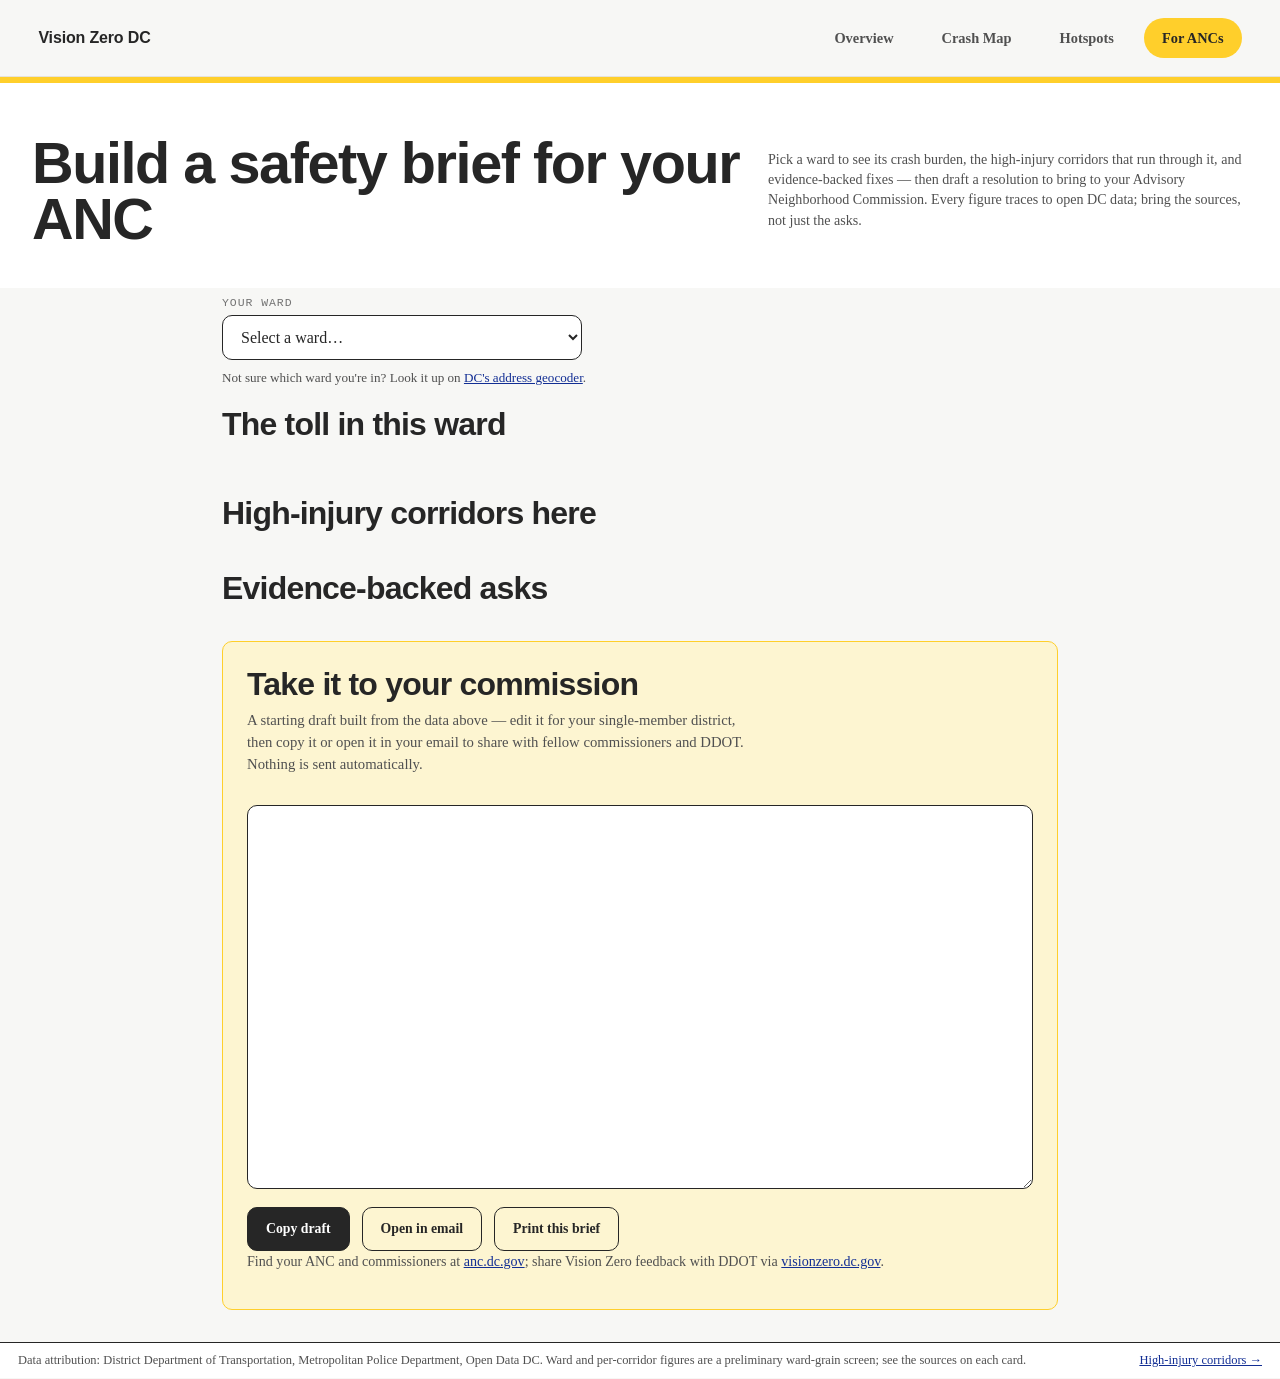
==== anc.html @ 56852ee7 "Add ANC Safety Brief page (community-led prioritization) New anc.html + anc.js: pick a ward to see i" ====
<!doctype html>
<html lang="en">
  <head>
    <meta charset="utf-8">
    <meta name="viewport" content="width=device-width, initial-scale=1">
    <meta name="color-scheme" content="light">
    <title>Vision Zero DC — ANC Safety Brief</title>
    <link rel="icon" type="image/svg+xml" href="data:image/svg+xml,%3Csvg xmlns='http://www.w3.org/2000/svg' viewBox='0 0 100 100'%3E%3Crect width='100' height='100' rx='20' fill='%23111111'/%3E%3Ccircle cx='50' cy='50' r='25' fill='%239f1d20'/%3E%3Cline x1='50' y1='10' x2='50' y2='90' stroke='%23ffffff' stroke-width='6'/%3E%3Cline x1='10' y1='50' x2='90' y2='50' stroke='%23ffffff' stroke-width='6'/%3E%3C/svg%3E">
    <link rel="stylesheet" href="style.css">
  </head>
  <body>
    <a class="skip-link" href="#main">Skip to content</a>

    <nav class="site-nav" aria-label="Primary">
      <a href="index.html" class="nav-brand">Vision Zero DC</a>
      <div class="nav-links">
        <a href="index.html">Overview</a>
        <a href="map.html">Crash Map</a>
        <a href="hotspots.html">Hotspots</a>
        <a href="anc.html" aria-current="page">For ANCs</a>
      </div>
    </nav>

    <header class="masthead">
      <div class="masthead-main">
        <div class="title-with-badge">
          <h1>Build a safety brief for your ANC</h1>
        </div>
      </div>
      <p class="source-line">
        Pick a ward to see its crash burden, the high-injury corridors that run through it, and
        evidence-backed fixes — then draft a resolution to bring to your Advisory Neighborhood Commission.
        Every figure traces to open DC data; bring the sources, not just the asks.
      </p>
    </header>

    <main id="main" tabindex="-1">
      <section class="anc-controls" aria-label="Choose a ward">
        <label class="anc-ward-label" for="anc-ward">Your ward</label>
        <select id="anc-ward" class="anc-ward-select" aria-label="Select a ward">
          <option value="">Select a ward…</option>
          <option value="1">Ward 1</option>
          <option value="2">Ward 2</option>
          <option value="3">Ward 3</option>
          <option value="4">Ward 4</option>
          <option value="5">Ward 5</option>
          <option value="6">Ward 6</option>
          <option value="7">Ward 7</option>
          <option value="8">Ward 8</option>
        </select>
        <p class="anc-hint" id="anc-hint">
          Not sure which ward you're in? Look it up on
          <a href="https://geocoder.dcgis.dc.gov/" target="_blank" rel="noopener noreferrer">DC's address geocoder</a>.
        </p>
      </section>

      <section id="anc-brief" class="anc-brief" hidden>
        <section class="anc-block" aria-label="Ward crash snapshot">
          <p class="section-label">The toll in this ward</p>
          <h2 class="section-heading" id="anc-stats-heading">The toll in this ward</h2>
          <div id="anc-stats" class="anc-stats"></div>
          <p id="anc-stats-note" class="panel-note"></p>
        </section>

        <section class="anc-block" aria-label="High-injury corridors in this ward">
          <p class="section-label">High-injury corridors here</p>
          <h2 class="section-heading">High-injury corridors here</h2>
          <div id="anc-corridors" class="anc-corridors"></div>
        </section>

        <section class="anc-block" aria-label="Recommended interventions for this ward">
          <p class="section-label">Evidence-backed asks</p>
          <h2 class="section-heading">Evidence-backed asks</h2>
          <div id="anc-recs" class="anc-recs"></div>
        </section>

        <section class="anc-block anc-draft-block" aria-label="Draft an ANC resolution">
          <p class="section-label">Draft a resolution</p>
          <h2 class="anc-draft-heading section-heading">Take it to your commission</h2>
          <p class="section-intro">
            A starting draft built from the data above — edit it for your single-member district, then copy it
            or open it in your email to share with fellow commissioners and DDOT. Nothing is sent automatically.
          </p>
          <textarea id="anc-draft" class="anc-draft" rows="18" aria-label="Editable resolution draft" spellcheck="true"></textarea>
          <div class="anc-draft-actions">
            <button type="button" id="anc-copy" class="anc-btn">Copy draft</button>
            <a id="anc-email" class="anc-btn anc-btn-ghost" href="#">Open in email</a>
            <button type="button" id="anc-print" class="anc-btn anc-btn-ghost">Print this brief</button>
            <span id="anc-copy-status" class="anc-copy-status" role="status" aria-live="polite"></span>
          </div>
          <p class="panel-note">
            Find your ANC and commissioners at
            <a href="https://anc.dc.gov/" target="_blank" rel="noopener noreferrer">anc.dc.gov</a>;
            share Vision Zero feedback with DDOT via
            <a href="https://visionzero.dc.gov/" target="_blank" rel="noopener noreferrer">visionzero.dc.gov</a>.
          </p>
        </section>
      </section>

      <p id="anc-error" class="anc-error" hidden></p>
    </main>

    <footer class="site-footer">
      <span>Data attribution: District Department of Transportation, Metropolitan Police Department, Open Data DC. Ward and per-corridor figures are a preliminary ward-grain screen; see the sources on each card.</span>
      <span><a href="hotspots.html">High-injury corridors →</a></span>
    </footer>

    <script src="src/anc-logic.js"></script>
    <script src="anc.js"></script>
  </body>
</html>
---- style.css ----
@charset "UTF-8";

:root {
  /* Paper & ink — Sidewalk's real values: light-gray canvas, warm near-black */
  --bg: #f7f7f5;
  --paper: #ffffff;
  --surface: #ffffff;
  --surface-2: #f1f1ee;
  --rule: #262626;
  --border: #e6e3da;
  --border-soft: #efece4;
  --text: #262626;
  --text-muted: #505050;
  --text-soft: #737373;

  /* Signature Sidewalk yellow + its buttery cream tint (#fdf5d1) */
  --brand: #ffcf2b;
  --brand-strong: #f5b400;
  --brand-soft: #fdf5d1;
  --on-brand: #262626;

  /* Links & urgent accent (Sidewalk deep blue + brick red) */
  --link: #122e94;
  --link-hover: #0c1f63;
  --accent: #ba3535;
  --accent-soft: #f7e3e3;

  /* Severity — flat, AA on white */
  --severity-fatal: #ba3535;
  --severity-major: #ff5a00;
  --severity-minor: #9c7a16;
  --severity-property: #737373;

  /* Travel mode (Sidewalk's section accent family) */
  --mode-walking: #6a2db3;
  --mode-biking: #17b368;
  --mode-driving: #505050;
  --mode-transit: #122e94;

  /* Type — geometric sans display (Circular ~800) + serif body (Freight Text) */
  --font-display: "Avenir Next", Avenir, Futura, "Century Gothic",
    "Helvetica Neue", Helvetica, Arial, sans-serif;
  --font-sans: "Avenir Next", Avenir, "Helvetica Neue", Helvetica, Arial,
    sans-serif;
  --font-serif: Georgia, "Times New Roman", Times, serif; /* approximates Freight Text Pro */
  --font-mono: ui-monospace, "SF Mono", Menlo, Consolas, monospace;

  /* Shape — pills + restrained rounding (Sidewalk used 100px + 8px) */
  --radius: 10px;
  --radius-sm: 8px;
  --radius-pill: 999px;
}

* {
  box-sizing: border-box;
}

html,
body {
  min-height: 100%;
  margin: 0;
}

html {
  -webkit-text-size-adjust: 100%;
  text-size-adjust: 100%;
}

body {
  background: var(--bg);
  color: var(--text);
  font-family: var(--font-serif);
  font-feature-settings: "tnum";
  overflow-x: hidden;
}

a {
  color: var(--link);
}

a:hover {
  color: var(--link-hover);
}

button,
select,
input {
  font: inherit;
  font-family: var(--font-sans);
}

button,
select {
  min-height: 44px;
}

button:focus-visible,
select:focus-visible,
input:focus-visible,
a:focus-visible,
#main:focus-visible {
  outline: 2px solid var(--link);
  outline-offset: 2px;
}

.skip-link {
  left: 12px;
  padding: 10px 12px;
  position: absolute;
  top: -60px;
  z-index: 1000;
  background: var(--rule);
  color: var(--paper);
}

.skip-link:focus {
  top: 12px;
}

.masthead {
  display: grid;
  grid-template-columns: minmax(0, 1fr) minmax(240px, 480px);
  gap: 24px;
  align-items: center;
  padding: 48px 32px 40px;
  border-top: 6px solid var(--brand);
  background: var(--paper);
}

.masthead h1 {
  margin: 0;
  font-family: var(--font-display);
  font-size: clamp(2.25rem, 5vw, 3.6rem);
  line-height: 0.98;
  font-weight: 800;
  letter-spacing: -0.025em;
}

/* Sidewalk-style yellow highlight behind a key phrase */
.masthead h1 .mark,
.mark {
  background: linear-gradient(transparent 58%, var(--brand) 58%, var(--brand) 94%, transparent 94%);
  padding: 0 0.06em;
}

.title-with-badge {
  display: flex;
  align-items: center;
  gap: 20px;
  margin-top: 4px;
}

.editorial-seal {
  width: 58px;
  height: 58px;
  flex-shrink: 0;
}

.seal-svg {
  width: 100%;
  height: 100%;
}

.section-label {
  display: none;
}

.section-label::before {
  display: none;
}

.source-line {
  margin: 0;
  color: var(--text-muted);
  font-size: 0.88rem;
  line-height: 1.45;
}

/* Landing insights band: accountability scorecard (A2) + concentration hero (A1) */
.insights-band {
  display: grid;
  grid-template-columns: 1fr 1fr;
  gap: 20px;
  padding: 12px 32px 28px;
}

.insight {
  padding: 28px;
  background: var(--paper);
  border: 1px solid var(--border);
  border-radius: var(--radius);
}

.insight.scorecard {
  background: var(--brand-soft);
  border-color: var(--brand);
}

.insight .section-label {
  margin-bottom: 12px;
}

/* Scorecard fills its width: label on top, then figures beside the context
   paragraph on wide cards, wrapping to stacked on narrow ones. */
.scorecard {
  display: flex;
  flex-wrap: wrap;
  align-items: flex-start;
  column-gap: 32px;
  row-gap: 14px;
}
.scorecard > .section-label {
  flex: 1 1 100%;
  margin-bottom: 2px;
}
.scorecard-figures {
  display: flex;
  flex-direction: column;
  gap: 16px;
  margin: 0;
  flex: 0 0 auto;
}
.scorecard > .insight-context {
  flex: 1 1 220px;
  margin: 0;
  align-self: center;
}

/* Narrower cards (incl. mobile): figures sit 2-up, context drops below. */
@media (max-width: 900px) {
  .scorecard-figures {
    flex-direction: row;
    flex-wrap: wrap;
    gap: 14px 24px;
  }
  .scorecard > .insight-context {
    flex: 1 1 100%;
  }
}

.big-figure {
  display: flex;
  flex-direction: column;
}

.big-figure strong {
  font-family: var(--font-display);
  font-size: 3.2rem;
  font-weight: 800;
  line-height: 0.95;
  letter-spacing: -0.03em;
  color: var(--accent);
}

.big-figure span {
  margin-top: 4px;
  max-width: 18ch;
  color: var(--text-muted);
  font-size: 0.8rem;
  line-height: 1.3;
}

.hin-headline {
  margin: 0 0 12px;
  font-family: var(--font-display);
  font-size: 1.5rem;
  line-height: 1.25;
}

.hin-headline .pct {
  color: var(--accent);
  font-weight: 700;
}

.insight-context {
  margin: 0;
  color: var(--text-muted);
  font-size: 0.84rem;
  line-height: 1.5;
}

.insight-context a {
  color: var(--link);
}

@media (max-width: 720px) {
  .insights-band {
    grid-template-columns: 1fr;
  }
  .big-figure strong {
    font-size: 2.1rem;
  }
}

/* Hotspot teaser on the home tab: top corridors preview linking to hotspots.html */
.corridor-teaser {
  padding: 0 32px 28px;
}
.teaser-head {
  display: flex;
  align-items: baseline;
  justify-content: space-between;
  gap: 16px;
  margin-bottom: 12px;
}
.teaser-head .section-label {
  margin-bottom: 0;
}
.teaser-link {
  font-family: var(--font-mono);
  font-size: 0.78rem;
  color: var(--link);
  text-decoration: none;
  white-space: nowrap;
}
.teaser-link:hover {
  text-decoration: underline;
}
.corridor-cards {
  display: grid;
  grid-template-columns: 1fr 1fr;
  gap: 20px;
}
.corridor-card {
  display: block;
  padding: 20px;
  background: var(--paper);
  border: 1px solid var(--border);
  border-radius: var(--radius);
  text-decoration: none;
  color: inherit;
  transition: border-color 0.15s ease, transform 0.15s ease;
}
.corridor-card:hover,
.corridor-card:focus-visible {
  border-color: var(--rule);
  transform: translateY(-2px);
}
.corridor-card-head {
  display: flex;
  align-items: center;
  gap: 10px;
  margin-bottom: 8px;
}
.corridor-rank {
  font-family: var(--font-mono);
  font-size: 0.8rem;
  font-weight: 700;
  color: var(--text-muted);
}
.corridor-priority {
  font-family: var(--font-mono);
  font-size: 0.62rem;
  font-weight: 700;
  letter-spacing: 0.08em;
  text-transform: uppercase;
  padding: 2px 8px;
  border-radius: 999px;
  border: 1px solid currentColor;
}
.corridor-priority.urgent {
  color: var(--severity-fatal);
}
.corridor-priority.high {
  color: var(--severity-major);
}
.corridor-name {
  margin: 0 0 4px;
  font-family: var(--font-display);
  font-size: 1.15rem;
  line-height: 1.2;
}
.corridor-scope {
  margin: 0 0 10px;
  font-size: 0.78rem;
  color: var(--text-muted);
}
.corridor-sev {
  margin: 0 0 6px;
  font-weight: 600;
  font-size: 0.92rem;
  color: var(--accent);
}
.corridor-fix {
  margin: 0;
  font-size: 0.8rem;
  color: var(--text-muted);
}
.teaser-note {
  margin-top: 12px;
  font-size: 0.76rem;
}
@media (max-width: 720px) {
  .corridor-teaser {
    padding: 0 24px 24px;
  }
  .corridor-cards {
    grid-template-columns: 1fr;
  }
}

.toolbar {
  display: flex;
  flex-direction: column;
  gap: 16px;
  padding: 20px 24px;
  border-bottom: 1px solid var(--border);
  background: var(--surface);
}

.sentence-filter {
  font-family: var(--font-display);
  font-size: 1.45rem;
  line-height: 1.65;
  color: var(--text);
}

.select-wrapper {
  position: relative;
  display: inline-block;
  margin: 0 4px;
}

.select-wrapper select {
  appearance: none;
  -webkit-appearance: none;
  background: var(--brand-soft);
  border: none;
  border-bottom: 3px solid var(--brand-strong);
  border-radius: var(--radius-sm) var(--radius-sm) 0 0;
  font-family: var(--font-display);
  font-size: 1.45rem;
  font-weight: 700;
  color: var(--text);
  padding: 4px 24px 4px 8px;
  margin: 0;
  cursor: pointer;
  width: auto;
  min-height: 44px;
  transition: background 0.15s ease, border-bottom-color 0.15s ease;
}

.select-wrapper select:hover {
  background: var(--brand);
}

.select-wrapper select:focus-visible {
  outline: none;
  border-bottom-color: var(--text);
  background: var(--brand);
}

.select-wrapper::after {
  content: "\2193";
  font-family: var(--font-sans);
  font-size: 0.75rem;
  font-weight: 900;
  color: var(--text);
  position: absolute;
  right: 8px;
  top: 50%;
  transform: translateY(-50%);
  pointer-events: none;
}

.toolbar-actions {
  display: flex;
  flex-wrap: wrap;
  align-items: center;
  gap: 20px;
  font-family: var(--font-sans);
  font-size: 0.85rem;
  border-top: 1px dashed var(--border-soft);
  padding-top: 12px;
}

.toggle-control {
  display: flex;
  align-items: center;
  gap: 8px;
  cursor: pointer;
  min-height: 44px;
  user-select: none;
}

.toggle-control input[type="checkbox"] {
  width: 16px;
  height: 16px;
  margin: 0;
  cursor: pointer;
  accent-color: var(--link);
}

.toggle-label {
  font-weight: 700;
  text-transform: uppercase;
  font-size: 0.72rem;
  letter-spacing: 0.05em;
  color: var(--text-muted);
}

.violations-source-container {
  display: none;
  align-items: center;
  font-family: var(--font-display);
  font-size: 1rem;
  color: var(--text-muted);
}

body.violations-visible .violations-source-container {
  display: flex;
}

.violations-source-container .select-wrapper select {
  font-size: 1rem;
  font-weight: 700;
  padding: 4px 20px 4px 4px;
  color: var(--text);
  border-bottom-color: var(--text-muted);
}

.violations-source-container .select-wrapper::after {
  color: var(--text-muted);
}

.toolbar-actions button {
  margin-left: auto;
  width: auto;
  min-width: 140px;
  min-height: 44px;
  padding: 10px 22px;
  border: 2px solid var(--rule);
  border-radius: var(--radius-pill);
  background: var(--rule);
  color: var(--paper);
  cursor: pointer;
  font-family: var(--font-sans);
  font-size: 0.72rem;
  font-weight: 700;
  text-transform: uppercase;
  letter-spacing: 0.08em;
  transition: background 0.15s ease, color 0.15s ease;
}

.toolbar-actions button:hover {
  background: var(--brand);
  border-color: var(--rule);
  color: var(--on-brand);
}

.kpis {
  display: grid;
  grid-template-columns: repeat(5, minmax(130px, 1fr));
  border-bottom: 1px solid var(--rule);
  background: var(--paper);
  overflow-x: auto;
}

.kpi {
  min-width: 130px;
  padding: 12px 14px;
  border-right: 1px solid var(--border);
}

.kpi strong {
  display: block;
  font-family: var(--font-display);
  font-size: 1.7rem;
  line-height: 1;
}

.kpi span {
  color: var(--text-muted);
  font-family: var(--font-mono);
  font-size: 0.68rem;
  font-weight: 700;
  letter-spacing: 0.06em;
  text-transform: uppercase;
}

.layout {
  display: grid;
  grid-template-columns: minmax(0, 1fr) clamp(360px, 30vw, 460px);
  height: max(620px, calc(100svh - 246px));
  min-height: 0;
}

.map-shell {
  position: relative;
  min-height: 0;
  border-right: 1px solid var(--rule);
}

#map {
  position: absolute;
  inset: 0;
  background: #e6e4dc;
}

.map-notice {
  position: absolute;
  left: 12px;
  bottom: 12px;
  z-index: 450;
  max-width: min(460px, calc(100% - 24px));
  padding: 10px 12px;
  background: rgba(255, 255, 255, 0.95);
  border: 1px solid var(--rule);
  color: var(--text);
  font-size: 0.84rem;
  line-height: 1.35;
}

.detail-panel {
  display: grid;
  align-content: start;
  gap: 18px;
  padding: 16px;
  background: var(--paper);
  overflow-y: auto;
  min-width: 0;
}

.detail-panel h2 {
  margin: 0 0 10px;
  padding-bottom: 8px;
  border-bottom: 4px solid var(--brand);
  font-family: var(--font-display);
  font-size: 1.6rem;
  font-weight: 800;
  letter-spacing: -0.02em;
  line-height: 1.05;
}

.detail-body {
  color: var(--text);
  line-height: 1.45;
  min-width: 0;
  overflow-wrap: anywhere;
}

.detail-body dl {
  display: grid;
  grid-template-columns: 128px 1fr;
  gap: 6px 10px;
  margin: 0 0 14px;
}

.detail-body dt {
  color: var(--text-muted);
  font-weight: 700;
}

.detail-body dd {
  margin: 0;
}

.panel-note {
  margin: 0 0 14px;
  color: var(--text-muted);
  font-size: 0.88rem;
  line-height: 1.45;
}

.hotspot-panel {
  padding-bottom: 4px;
}

.hotspot-group {
  padding-top: 12px;
  border-top: 1px solid var(--border);
}

.hotspot-group + .hotspot-group {
  margin-top: 14px;
}

.hotspot-group h3 {
  margin: 0 0 8px;
  font-family: var(--font-display);
  font-size: 1.08rem;
  line-height: 1.15;
}

.hotspot-list {
  display: grid;
  gap: 8px;
  margin: 0;
  padding: 0;
  list-style: none;
}

.hotspot-list li {
  margin: 0;
}

.hotspot-button {
  width: 100%;
  min-height: 44px;
  padding: 8px 0;
  border: 0;
  border-bottom: 1px solid var(--border-soft);
  background: transparent;
  color: var(--text);
  cursor: pointer;
  text-align: left;
}

.hotspot-button:hover .hotspot-title,
.hotspot-button:focus-visible .hotspot-title {
  color: var(--link);
}

.hotspot-rank {
  display: inline-block;
  min-width: 2ch;
  color: var(--text-muted);
  font-family: var(--font-mono);
  font-size: 0.72rem;
  font-weight: 700;
}

.hotspot-title {
  display: block;
  margin-top: 2px;
  font-family: var(--font-display);
  font-size: 1rem;
  line-height: 1.18;
}

.hotspot-meta {
  display: block;
  margin-top: 4px;
  color: var(--text-muted);
  font-size: 0.78rem;
  line-height: 1.35;
}

.hotspot-score {
  color: var(--accent);
  font-family: var(--font-mono);
  font-weight: 700;
}

.ward-rates-panel {
  padding-top: 16px;
  margin-top: 16px;
  border-top: 2px solid var(--rule);
}

.ward-rates-controls {
  display: flex;
  align-items: center;
  gap: 8px;
  margin-bottom: 10px;
  font-size: 0.82rem;
  color: var(--text-muted);
}

.ward-rates-table {
  width: 100%;
  border-collapse: collapse;
  font-size: 0.86rem;
}

.ward-rates-table th,
.ward-rates-table td {
  padding: 6px 4px;
  text-align: left;
  border-bottom: 1px solid var(--border-soft);
}

.ward-rates-table th {
  font-family: var(--font-mono);
  font-size: 0.68rem;
  font-weight: 700;
  letter-spacing: 0.04em;
  text-transform: uppercase;
  color: var(--text-muted);
  border-bottom: 1px solid var(--border);
}

.ward-rates-table th.num,
.ward-rates-table td.num {
  text-align: right;
  font-variant-numeric: tabular-nums;
}

.ward-rates-table td.num.lead {
  color: var(--accent);
  font-weight: 700;
}

.ward-rates-table tbody tr:hover {
  background: var(--surface-2);
}

.ward-rates-caveat {
  margin-top: 12px;
  font-size: 0.78rem;
  color: var(--text-soft);
}

.pill-row {
  display: flex;
  flex-wrap: wrap;
  gap: 6px;
  margin: 8px 0 12px;
}

.pill {
  display: inline-flex;
  align-items: center;
  min-height: 26px;
  padding: 3px 10px;
  border: 1px solid var(--border);
  border-radius: var(--radius-pill);
  color: var(--text);
  font-family: var(--font-mono);
  font-size: 0.68rem;
  font-weight: 700;
  letter-spacing: 0.04em;
  text-transform: uppercase;
}

.pill.fatal {
  border-color: var(--severity-fatal);
  background: var(--severity-fatal);
  color: var(--paper);
}

.pill.major {
  border-color: var(--severity-major);
  color: var(--severity-major);
}

.details-table {
  width: 100%;
  border-collapse: collapse;
  font-size: 0.84rem;
  table-layout: fixed;
}

.details-table th,
.details-table td {
  padding: 6px 4px;
  border-bottom: 1px solid var(--border-soft);
  text-align: left;
  vertical-align: top;
  overflow-wrap: anywhere;
}

.details-table th {
  border-bottom-color: var(--rule);
  font-size: 0.68rem;
  letter-spacing: 0.04em;
  text-transform: uppercase;
}

.source-box {
  padding-top: 14px;
  border-top: 1px solid var(--rule);
}

.source-box ul {
  margin: 0;
  padding-left: 18px;
}

.source-box li + li {
  margin-top: 6px;
}

.source-box p {
  color: var(--text-muted);
  font-size: 0.9rem;
  line-height: 1.45;
}

.site-footer {
  display: flex;
  justify-content: space-between;
  gap: 12px;
  padding: 10px 18px;
  border-top: 1px solid var(--rule);
  background: var(--paper);
  color: var(--text-muted);
  font-size: 0.78rem;
}

.leaflet-container {
  overflow: hidden;
  font-family: var(--font-sans);
}

.leaflet-pane,
.leaflet-tile,
.leaflet-marker-icon,
.leaflet-marker-shadow,
.leaflet-tile-container,
.leaflet-pane > svg,
.leaflet-pane > canvas,
.leaflet-zoom-box,
.leaflet-image-layer,
.leaflet-layer {
  position: absolute;
  top: 0;
  left: 0;
}

.leaflet-pane {
  z-index: 400;
}

.leaflet-tile-pane {
  z-index: 200;
}

.leaflet-overlay-pane {
  z-index: 400;
}

.leaflet-shadow-pane {
  z-index: 500;
}

.leaflet-marker-pane {
  z-index: 600;
}

.leaflet-tooltip-pane {
  z-index: 650;
}

.leaflet-popup-pane {
  z-index: 700;
}

.leaflet-map-pane canvas {
  z-index: 100;
}

.leaflet-tile {
  width: 256px;
  height: 256px;
  user-select: none;
  visibility: hidden;
}

.leaflet-tile-loaded {
  visibility: inherit;
}

.leaflet-zoom-animated {
  transform-origin: 0 0;
}

.leaflet-control-container .leaflet-top,
.leaflet-control-container .leaflet-bottom {
  position: absolute;
  z-index: 1000;
  pointer-events: none;
}

.leaflet-top {
  top: 0;
}

.leaflet-right {
  right: 0;
}

.leaflet-bottom {
  bottom: 0;
}

.leaflet-left {
  left: 0;
}

.leaflet-control {
  position: relative;
  z-index: 800;
  float: left;
  clear: both;
  pointer-events: auto;
}

.leaflet-right .leaflet-control {
  float: right;
}

.leaflet-top .leaflet-control {
  margin-top: 10px;
}

.leaflet-bottom .leaflet-control {
  margin-bottom: 10px;
}

.leaflet-left .leaflet-control {
  margin-left: 10px;
}

.leaflet-right .leaflet-control {
  margin-right: 10px;
}

.leaflet-control-zoom {
  border: 1px solid var(--rule);
  border-radius: var(--radius-sm);
  overflow: hidden;
  background: var(--paper);
}

.leaflet-control-zoom a {
  display: block;
  width: 44px;
  height: 44px;
  color: var(--text);
  line-height: 44px;
  text-align: center;
  text-decoration: none;
  background: var(--paper);
  border-bottom: 1px solid var(--border);
}

.leaflet-control-zoom a:last-child {
  border-bottom: 0;
}

.leaflet-popup {
  position: absolute;
  margin-bottom: 20px;
  text-align: center;
}

.leaflet-popup-content-wrapper {
  padding: 1px;
  text-align: left;
  background: var(--paper);
  border: 1px solid var(--rule);
  border-radius: var(--radius-sm);
  box-shadow: 0 6px 18px rgba(26, 26, 26, 0.16);
}

.leaflet-popup-content {
  margin: 12px;
  line-height: 1.35;
}

.leaflet-popup-tip-container,
.leaflet-popup-close-button {
  display: none;
}

.leaflet-popup-content {
  width: min(260px, calc(100vw - 64px));
  min-width: 0;
}

.popup-title {
  display: block;
  margin-bottom: 4px;
  font-family: var(--font-display);
  font-size: 1.1rem;
}

@media (max-width: 1179px) {
  .layout {
    grid-template-columns: minmax(0, 1fr) 350px;
  }
}

@media (max-width: 960px) {
  .masthead {
    grid-template-columns: 1fr;
    gap: 10px;
  }

  .layout {
    grid-template-columns: 1fr;
    height: auto;
  }

  .map-shell {
    height: 62svh;
    min-height: 430px;
    max-height: 680px;
    border-right: 0;
    border-bottom: 1px solid var(--rule);
  }

  .detail-panel {
    max-height: none;
    overflow: visible;
  }
}

@media (max-width: 640px) {
  .masthead,
  .toolbar {
    padding-left: 16px;
    padding-right: 16px;
  }

  .masthead {
    padding-top: 16px;
  }

  .masthead h1 {
    font-size: clamp(1.8rem, 10vw, 2.6rem);
  }

  .title-with-badge {
    gap: 12px;
  }

  .editorial-seal {
    width: 46px;
    height: 46px;
  }

  .toolbar {
    padding: 16px;
    gap: 12px;
  }

  .sentence-filter {
    font-size: 1.15rem;
    line-height: 1.5;
  }

  .select-wrapper select {
    font-size: 1.15rem;
    padding-right: 14px;
  }

  .select-wrapper::after {
    font-size: 0.65rem;
    bottom: 4px;
  }

  .toolbar-actions {
    gap: 12px;
    padding-top: 8px;
    flex-direction: column;
    align-items: stretch;
  }

  .toolbar-actions button {
    width: 100%;
    margin-left: 0;
  }

  .kpi {
    min-width: 124px;
    padding: 10px 12px;
  }

  .kpi strong {
    font-size: 1.45rem;
  }

  .map-shell {
    height: 56svh;
    min-height: 360px;
    max-height: 520px;
  }

  .map-notice {
    left: 8px;
    right: 8px;
    bottom: 8px;
    max-width: none;
    font-size: 0.78rem;
  }

  .detail-panel {
    padding: 12px;
  }

  .detail-panel h2 {
    font-size: 1.25rem;
  }

  .site-footer {
    display: grid;
  }
}

@media (max-width: 380px) {
  .masthead h1 {
    font-size: 1.8rem;
  }

  .section-label,
  .kpi span {
    letter-spacing: 0.04em;
  }
}

/* Custom Case Docket and Typographic Redesign */

.case-docket-section {
  border: 1px solid var(--border);
  border-radius: var(--radius);
  padding: 20px;
  background: var(--paper);
  position: relative;
  overflow: hidden;
}

.case-docket-section .section-label {
  margin-bottom: 12px;
  border-bottom: 1px solid var(--border-soft);
  padding-bottom: 4px;
}

.docket-header {
  display: flex;
  justify-content: space-between;
  align-items: flex-start;
  gap: 12px;
  margin-bottom: 16px;
  border-bottom: 2px solid var(--rule);
  padding-bottom: 8px;
}

.docket-header h2 {
  margin: 0;
  border: none;
  font-family: var(--font-display);
  font-size: 1.4rem !important;
  line-height: 1.15;
}

.docket-stamp {
  font-family: var(--font-mono);
  font-size: 0.65rem;
  font-weight: 900;
  letter-spacing: 0.12em;
  text-transform: uppercase;
  border: 2px solid var(--text-muted);
  color: var(--text-muted);
  padding: 4px 10px;
  border-radius: var(--radius-pill);
  user-select: none;
  flex-shrink: 0;
}

.docket-stamp.empty {
  border-color: var(--text-soft);
  color: var(--text-soft);
  opacity: 0.6;
}

.docket-stamp.fatal {
  border-color: var(--severity-fatal);
  color: var(--severity-fatal);
  background: rgba(159, 29, 32, 0.05);
}

.docket-stamp.major {
  border-color: var(--severity-major);
  color: var(--severity-major);
  background: rgba(201, 74, 39, 0.05);
}

.docket-stamp.minor {
  border-color: var(--severity-minor);
  color: var(--severity-minor);
  background: rgba(185, 135, 24, 0.05);
}

.docket-stamp.property {
  border-color: var(--severity-property);
  color: var(--severity-property);
  background: rgba(115, 115, 115, 0.05);
}

.empty-docket-message {
  font-style: italic;
  color: var(--text-muted);
  font-size: 0.9rem;
  line-height: 1.45;
  margin: 12px 0;
}

.docket-status-pills {
  display: flex;
  flex-wrap: wrap;
  gap: 8px;
  margin-bottom: 16px;
}

.status-pill {
  font-family: var(--font-mono);
  font-size: 0.64rem;
  font-weight: 700;
  text-transform: uppercase;
  letter-spacing: 0.04em;
  padding: 3px 10px;
  border-radius: var(--radius-pill);
  background: var(--surface-2);
  border: 1px solid var(--border);
  color: var(--text-muted);
}

.status-pill.speeding {
  border-color: var(--severity-major);
  color: var(--severity-major);
  background: rgba(201, 74, 39, 0.03);
}

.status-pill.ped-involved {
  border-color: var(--mode-walking);
  color: var(--mode-walking);
  background: rgba(75, 46, 131, 0.03);
}

.status-pill.bike-involved {
  border-color: var(--mode-biking);
  color: var(--mode-biking);
  background: rgba(11, 107, 80, 0.03);
}

.docket-details {
  display: flex;
  flex-direction: column;
  gap: 8px;
  margin-bottom: 16px;
}

.docket-row {
  display: flex;
  justify-content: space-between;
  align-items: baseline;
  font-family: var(--font-mono);
  font-size: 0.8rem;
  line-height: 1.3;
}

.docket-row::after {
  content: "";
  flex: 1 1 auto;
  border-bottom: 1px dotted var(--border);
  margin: 0 8px;
  order: 2;
}

.docket-row .label {
  order: 1;
  color: var(--text-muted);
  font-weight: 700;
  text-transform: uppercase;
  font-size: 0.68rem;
  letter-spacing: 0.04em;
  flex-shrink: 0;
}

.docket-row .value {
  order: 3;
  font-weight: 500;
  color: var(--text);
  text-align: right;
  flex-shrink: 0;
}

.docket-details-separator {
  border-top: 1px dashed var(--border);
  margin: 16px 0;
}

.docket-loader {
  font-style: italic;
  color: var(--text-soft);
  font-size: 0.82rem;
  margin: 8px 0;
}

.docket-error {
  color: var(--accent);
  font-size: 0.82rem;
  margin: 8px 0;
}

/* KPI strip — Sidewalk stat row */
.kpis {
  border-bottom: 1px solid var(--border);
}

.kpi {
  border-right: 1px solid var(--border-soft);
  padding-top: 16px;
}

.kpi:last-child {
  border-right: none;
}

.kpi strong {
  display: inline-block;
  font-family: var(--font-display);
  font-weight: 800;
  font-size: 2rem;
  letter-spacing: -0.03em;
  box-shadow: inset 0 -0.28em 0 var(--brand);
}

.hotspot-button {
  transition: background-color 0.15s ease;
  padding: 10px 8px;
  border-radius: 2px;
}

.hotspot-button:hover {
  background-color: var(--surface-2);
}

/* Custom styled scrollbars for news desk look */
::-webkit-scrollbar {
  width: 8px;
  height: 8px;
}
::-webkit-scrollbar-track {
  background: var(--bg);
}
::-webkit-scrollbar-thumb {
  background: var(--border);
  border-radius: 4px;
}
::-webkit-scrollbar-thumb:hover {
  background: var(--text-muted);
}

/* ============================================================
   Multi-page: shared nav + landing-page sections
   ============================================================ */

/* Shared top nav — clean Sidewalk header */
.site-nav {
  display: flex;
  align-items: center;
  justify-content: space-between;
  gap: clamp(8px, 2vw, 20px);
  padding: clamp(12px, 2vw, 18px) clamp(16px, 3vw, 40px);
  background: var(--bg);
  border-bottom: 1px solid var(--border);
  flex-wrap: nowrap;
  min-height: 44px;
}
.site-nav .nav-brand {
  display: inline-flex;
  align-items: center;
  gap: clamp(4px, 1vw, 8px);
  font-family: var(--font-display);
  font-weight: 800;
  letter-spacing: -0.01em;
  font-size: clamp(0.8rem, 2vw, 1rem);
  color: var(--text);
  text-decoration: none;
  flex-shrink: 0;
  white-space: nowrap;
}
.site-nav .nav-links {
  display: flex;
  gap: clamp(4px, 1.5vw, 12px);
  flex-wrap: nowrap;
  align-items: center;
  justify-content: space-between;
}
.site-nav .nav-links a {
  display: inline-flex;
  align-items: center;
  min-height: 40px;
  padding: clamp(6px, 1vw, 10px) clamp(10px, 2vw, 18px);
  border-radius: var(--radius-pill);
  color: var(--text-muted);
  text-decoration: none;
  font-size: clamp(0.75rem, 1.5vw, 0.9rem);
  font-weight: 600;
  white-space: nowrap;
  flex-shrink: 1;
}
.site-nav .nav-links a:hover {
  color: var(--text);
  background: var(--surface-2);
}
.site-nav .nav-links a[aria-current="page"] {
  color: var(--on-brand);
  background: var(--brand);
}

/* Tab navigation */
.tabs-nav {
  display: flex;
  gap: 2px;
  padding: 0 32px;
  background: var(--bg);
  border-bottom: 1px solid var(--border);
  overflow-x: auto;
  scrollbar-width: none;
  -webkit-overflow-scrolling: touch;
}
.tabs-nav::-webkit-scrollbar {
  display: none;
}
.tab-button {
  flex: 0 0 auto;
  min-height: 44px;
  padding: 12px 24px;
  border: none;
  background: transparent;
  color: var(--text-muted);
  font-size: 1rem;
  font-weight: 700;
  cursor: pointer;
  border-bottom: 3px solid transparent;
  transition: color 0.2s, border-color 0.2s;
  white-space: nowrap;
}
.tab-button:hover {
  color: var(--text);
}
.tab-button.active {
  color: var(--text);
  border-bottom-color: var(--brand);
}
.tab-button:focus-visible {
  outline: 2px solid var(--link);
  outline-offset: -4px;
}

/* Tab panels */
.tab-panel {
  display: none;
}
.tab-panel.active {
  display: block;
}

/* Landing: charts band (trend + mode share) */
.charts-band {
  display: grid;
  grid-template-columns: 1fr 1fr;
  gap: 20px;
  padding: 0 32px 28px;
}
.chart-card {
  background: var(--paper);
  padding: 28px;
  border: 1px solid var(--border);
  border-radius: var(--radius);
}
.chart-card h2 {
  margin: 2px 0 14px;
  font-family: var(--font-display);
  font-size: 1.35rem;
  font-weight: 800;
  letter-spacing: -0.02em;
}

/* Trend sparklines */
.trend-row {
  display: grid;
  gap: 6px;
  padding: 10px 0;
  border-top: 1px solid var(--border-soft);
}
.trend-row:first-child {
  border-top: 0;
}
.trend-meta {
  display: flex;
  justify-content: space-between;
  align-items: baseline;
}
.trend-label {
  font-weight: 700;
  font-size: 0.9rem;
}
.trend-range {
  font-family: var(--font-mono);
  font-size: 0.72rem;
  color: var(--text-muted);
}
.spark {
  width: 100%;
  height: 56px;
  display: block;
}
.trend-stats {
  font-size: 0.78rem;
  color: var(--text-muted);
}
.trend-stats strong {
  color: var(--text);
}

/* Mode share bars */
.mode-row {
  display: grid;
  grid-template-columns: 8.5rem 1fr auto;
  align-items: center;
  gap: 10px;
  padding: 7px 0;
  border-top: 1px solid var(--border-soft);
}
.mode-row:first-child {
  border-top: 0;
}
.mode-name {
  font-size: 0.85rem;
}
.vru-tag {
  margin-left: 4px;
  padding: 1px 4px;
  border: 1px solid var(--mode-walking);
  color: var(--mode-walking);
  font-family: var(--font-mono);
  font-size: 0.58rem;
  text-transform: uppercase;
  letter-spacing: 0.05em;
}
.mode-bar {
  position: relative;
  height: 14px;
  background: var(--surface-2);
}
.mode-fill {
  position: absolute;
  inset: 0 auto 0 0;
  background: var(--severity-major);
}
.mode-row.vulnerable .mode-fill {
  background: var(--severity-fatal);
}
.mode-val {
  font-variant-numeric: tabular-nums;
  font-size: 0.85rem;
  white-space: nowrap;
}
.mode-pct {
  color: var(--text-muted);
  font-size: 0.75rem;
}

/* Recommendations + organizations + countermeasures sections */
.recs-section,
.orgs-section,
.countermeasures-section {
  padding: 40px 32px;
  border-top: 1px solid var(--border);
}
.section-heading {
  margin: 4px 0 6px;
  font-family: var(--font-display);
  font-size: 2rem;
  font-weight: 800;
  letter-spacing: -0.025em;
}
.section-intro {
  max-width: 70ch;
  margin: 0 0 18px;
  color: var(--text-muted);
  font-size: 0.92rem;
  line-height: 1.5;
}
.recs-grid {
  display: grid;
  grid-template-columns: repeat(auto-fit, minmax(300px, 1fr));
  gap: 16px;
}
.rec-card {
  display: flex;
  flex-direction: column;
  gap: 12px;
  padding: 24px;
  border: 1px solid var(--border);
  border-radius: var(--radius);
  background: var(--paper);
  transition: box-shadow 0.15s ease, transform 0.15s ease;
}
.rec-card:hover {
  box-shadow: 0 6px 22px rgba(26, 26, 26, 0.08);
}
.rec-head {
  display: block;
}
.rec-head h3 {
  margin: 0;
  font-family: var(--font-display);
  font-size: 1.25rem;
  font-weight: 800;
  letter-spacing: -0.015em;
  line-height: 1.15;
  text-wrap: balance;
}
.rec-problem {
  margin: 0;
  font-size: 0.9rem;
}
.rec-confidence {
  margin: 0;
}
.rec-line {
  margin: 0;
  font-size: 0.84rem;
  line-height: 1.45;
}
.rec-key {
  display: inline-block;
  margin-right: 6px;
  color: var(--text);
  font-family: var(--font-mono);
  font-size: 0.74rem;
  font-weight: 700;
  text-transform: uppercase;
  letter-spacing: 0.05em;
}
p.rec-key {
  margin: 4px 0 2px;
}
.rec-cms {
  margin: 0 0 4px;
  padding-left: 18px;
  font-size: 0.84rem;
}
.rec-evidence {
  font-size: 0.84rem;
}
.rec-evidence summary {
  cursor: pointer;
  color: var(--link);
}
.rec-evidence ul {
  margin: 6px 0;
  padding-left: 18px;
}
.rec-line.uncertainty {
  color: var(--text-soft);
}
.rec-actions {
  margin-top: auto;
}
.rec-map-link {
  font-weight: 700;
  font-size: 0.86rem;
  text-decoration: none;
}
.rec-map-link:hover {
  text-decoration: underline;
}

/* Badges */
.badge {
  padding: 2px 8px;
  border: 1px solid var(--border);
  border-radius: var(--radius-pill);
  font-family: var(--font-mono);
  font-size: 0.62rem;
  font-weight: 700;
  text-transform: uppercase;
  letter-spacing: 0.04em;
  white-space: nowrap;
}
.badge.conf-high {
  color: var(--mode-biking);
  border-color: var(--mode-biking);
}
.badge.conf-medium {
  color: var(--severity-minor);
  border-color: var(--severity-minor);
}
.badge.conf-low {
  color: var(--text-muted);
}
.badge.unverified {
  color: var(--severity-major);
  border-color: var(--severity-major);
}

/* Organizations section */
.orgs-grid {
  display: grid;
  grid-template-columns: repeat(auto-fit, minmax(320px, 1fr));
  gap: 16px;
}
.org-card {
  display: flex;
  flex-direction: column;
  gap: 12px;
  padding: 24px;
  border: 1px solid var(--border);
  border-radius: var(--radius);
  background: var(--paper);
  transition: box-shadow 0.15s ease, transform 0.15s ease;
}
.org-card:hover {
  box-shadow: 0 6px 22px rgba(26, 26, 26, 0.08);
}
.org-head {
  display: flex;
  flex-direction: column;
  gap: 4px;
}
.org-head h3 {
  margin: 0;
  font-family: var(--font-display);
  font-size: 1.25rem;
  font-weight: 800;
  letter-spacing: -0.015em;
  line-height: 1.15;
  text-wrap: balance;
}
.org-focus {
  display: flex;
  flex-wrap: wrap;
  gap: 8px;
  margin: 8px 0 0;
}
.org-focus-tag {
  display: inline-block;
  padding: 4px 10px;
  background: var(--brand-soft);
  border: 1px solid var(--brand-strong);
  border-radius: var(--radius-sm);
  font-family: var(--font-sans);
  font-size: 0.75rem;
  font-weight: 700;
  color: var(--on-brand);
  text-transform: uppercase;
  letter-spacing: 0.02em;
}
.org-desc {
  margin: 0;
  font-size: 0.9rem;
  line-height: 1.45;
  color: var(--text-muted);
}
.org-initiatives {
  margin: 8px 0 0;
  padding: 12px 0 0;
  border-top: 1px solid var(--border-soft);
}
.org-initiatives strong {
  display: block;
  font-size: 0.75rem;
  text-transform: uppercase;
  letter-spacing: 0.04em;
  color: var(--text-soft);
  margin-bottom: 6px;
}
.org-initiatives ul {
  margin: 0;
  padding: 0 0 0 16px;
  font-size: 0.85rem;
  line-height: 1.4;
}
.org-initiatives li {
  margin: 4px 0;
  color: var(--text-muted);
}
.org-link {
  display: inline-block;
  margin-top: 8px;
  font-size: 0.85rem;
  font-weight: 700;
}

/* Countermeasure library */
.cm-grid {
  display: grid;
  grid-template-columns: repeat(auto-fit, minmax(260px, 1fr));
  gap: 14px;
}
.cm-card {
  padding: 24px;
  border: 1px solid var(--border);
  border-radius: var(--radius);
  background: var(--paper);
}
.cm-head {
  display: flex;
  justify-content: space-between;
  align-items: baseline;
  gap: 8px;
}
.cm-head h3 {
  margin: 0;
  font-family: var(--font-display);
  font-size: 1rem;
}
.cm-type {
  color: var(--text-muted);
  font-family: var(--font-mono);
  font-size: 0.62rem;
  text-transform: uppercase;
  letter-spacing: 0.04em;
}
.cm-mech {
  margin: 8px 0;
  font-size: 0.84rem;
}
.cm-effect {
  margin: 0 0 8px;
  font-size: 0.82rem;
}
.cm-src {
  margin: 0;
  font-size: 0.78rem;
}

#snapshot-status.stale {
  color: var(--severity-major);
  font-weight: 700;
}

@media (max-width: 720px) {
  .charts-band {
    grid-template-columns: 1fr;
  }
}

/* ============================================================
   Mobile scroll reductions: accordion recs, condensed library,
   sticky section jump-nav, tighter spacing. Desktop unchanged.
   ============================================================ */

/* Recommendation accordion toggle (mobile only; hidden on desktop) */
.rec-more {
  display: flex;
  flex-direction: column;
  gap: 8px;
}
.rec-more-body {
  display: flex;
  flex-direction: column;
  gap: 8px;
}
.rec-more > summary {
  display: none; /* desktop: detail is always open, no toggle */
}
/* Desktop safety net: show detail even if a card is left collapsed (no-JS / missed resize) */
@media (min-width: 641px) {
  .rec-more:not([open]) > .rec-more-body {
    display: flex;
  }
}

/* Countermeasure "show all" toggle + organization toggle + section jump-nav: hidden on desktop */
.section-carousel {
  position: sticky;
  top: 0;
  z-index: 500;
  display: flex;
  gap: 6px;
  padding: 8px 12px;
  background: var(--bg);
  border-bottom: 1px solid var(--border);
  overflow-x: auto;
  -webkit-overflow-scrolling: touch;
  scrollbar-width: none;
}

/* Hide mobile-only toggles on desktop */
.cm-toggle,
.org-toggle {
  display: none;
}

.carousel-pill {
  flex: 0 0 auto;
  min-height: 44px;
  display: inline-flex;
  align-items: center;
  padding: 6px 16px;
  border: none;
  border-radius: var(--radius-pill);
  background: var(--surface-2);
  color: var(--text);
  font-family: var(--font-sans);
  font-size: 0.82rem;
  font-weight: 700;
  cursor: pointer;
  white-space: nowrap;
  transition: all 0.2s ease;
}

.carousel-pill:hover {
  background: var(--brand);
  color: var(--on-brand);
}

.carousel-pill.active {
  background: var(--brand);
  color: var(--on-brand);
}

.carousel-content {
  display: none;
}

.carousel-content.active {
  display: block;
}

/* On desktop: show all carousel-content and hide nav */
@media (min-width: 641px) {
  .section-carousel {
    display: none;
  }
  .carousel-content {
    display: block !important;
  }
}

@media (max-width: 640px) {
  .section-carousel::-webkit-scrollbar {
    display: none;
  }
  #s-toll,
  #s-trends,
  #s-fixes,
  #s-library {
    scroll-margin-top: 54px;
  }

  /* Recommendation accordion: show title + problem, collapse the rest */
  .rec-more > summary {
    display: inline-flex;
    align-items: center;
    gap: 6px;
    width: fit-content;
    min-height: 44px;
    padding: 8px 16px;
    border-radius: var(--radius-pill);
    border: 1px solid var(--brand-strong);
    background: var(--brand-soft);
    color: var(--text);
    font-family: var(--font-sans);
    font-size: 0.82rem;
    font-weight: 700;
    cursor: pointer;
    list-style: none;
  }
  .rec-more > summary::-webkit-details-marker {
    display: none;
  }
  .rec-more > summary::after {
    content: "\25BE";
    font-size: 0.7rem;
  }
  .rec-more[open] > summary::after {
    content: "\25B4";
  }

  /* Condensed countermeasure library: 2 cards + toggle on mobile for better scrolling */
  .cm-grid:not(.cm-expanded) .cm-card:nth-child(n + 3) {
    display: none;
  }
  .cm-toggle {
    display: inline-flex;
    align-items: center;
    justify-content: space-between;
    width: 100%;
    margin-top: 14px;
    min-height: 44px;
    padding: 10px 18px;
    border: 2px solid var(--rule);
    border-radius: var(--radius-pill);
    background: var(--paper);
    color: var(--text);
    font-family: var(--font-sans);
    font-size: 0.72rem;
    font-weight: 700;
    text-transform: uppercase;
    letter-spacing: 0.08em;
    cursor: pointer;
  }
  .cm-toggle:hover,
  .cm-toggle:active {
    background: var(--brand);
    border-color: var(--rule);
  }

  /* Condensed organization list: 1 card + toggle on mobile for better scrolling */
  .orgs-grid:not(.orgs-expanded) .org-card:nth-child(n + 2) {
    display: none;
  }
  .org-toggle {
    display: inline-flex;
    align-items: center;
    justify-content: space-between;
    width: 100%;
    margin-top: 14px;
    min-height: 44px;
    padding: 10px 18px;
    border: 2px solid var(--rule);
    border-radius: var(--radius-pill);
    background: var(--paper);
    color: var(--text);
    font-family: var(--font-sans);
    font-size: 0.72rem;
    font-weight: 700;
    text-transform: uppercase;
    letter-spacing: 0.08em;
    cursor: pointer;
  }
  .org-toggle:hover,
  .org-toggle:active {
    background: var(--brand);
    border-color: var(--rule);
  }

  /* Tighter spacing on phones */
  .insights-band {
    padding: 16px;
    gap: 14px;
  }
  .charts-band {
    padding: 0 16px 16px;
    gap: 14px;
  }
  .insight,
  .chart-card {
    padding: 18px;
  }
  .recs-section,
  .countermeasures-section {
    padding: 22px 16px;
  }
  .rec-card {
    padding: 18px;
  }
  .recs-grid {
    gap: 12px;
  }
  .cm-grid {
    gap: 10px;
  }
}

/* ============================================================
   Map detail panel (map.html): full rail on desktop; collapsible
   accordions with the case file first on mobile/stacked widths.
   ============================================================ */

.panel-more > summary {
  display: block;
  list-style: none;
}
.panel-more > summary::-webkit-details-marker {
  display: none;
}
.panel-more > summary > .section-label {
  margin-bottom: 6px;
}
.panel-more > summary > h2 {
  margin-top: 0;
}

/* Desktop rail: header is not a toggle, body always shown. */
@media (min-width: 961px) {
  .panel-more > summary {
    cursor: default;
  }
  .panel-more:not([open]) > .panel-more-body {
    display: block;
  }
}

/* Stacked panel (below the map): collapse references, case file first. */
@media (max-width: 960px) {
  .panel-more > summary {
    cursor: pointer;
    position: relative;
    padding-right: 30px;
    min-height: 44px;
  }
  .panel-more > summary::after {
    content: "\25BE";
    position: absolute;
    right: 4px;
    top: 2px;
    font-size: 0.85rem;
    color: var(--text-muted);
  }
  .panel-more:not([open]) > summary::after {
    content: "\25B8";
  }
  /* Deterministic collapse (don't rely on UA closed-details hiding). */
  .panel-more:not([open]) > .panel-more-body {
    display: none;
  }
  .detail-panel .case-docket-section {
    order: -1;
  }
}

/* ===== ANC Safety Brief (anc.html) ===== */
.anc-controls {
  max-width: 900px;
  margin: 0 auto;
  padding: 8px 32px 4px;
}
.anc-ward-label {
  display: block;
  font-family: var(--font-mono);
  font-size: 0.72rem;
  text-transform: uppercase;
  letter-spacing: 0.08em;
  color: var(--text-soft);
  margin-bottom: 6px;
}
.anc-ward-select {
  width: 100%;
  max-width: 360px;
  padding: 12px 14px;
  font-size: 1rem;
  font-family: inherit;
  color: var(--text);
  background: var(--surface);
  border: 1px solid var(--rule);
  border-radius: var(--radius);
}
.anc-hint {
  margin: 10px 0 0;
  font-size: 0.82rem;
  color: var(--text-muted);
}
.anc-hint a,
.anc-stats a {
  color: var(--link);
}

.anc-brief {
  max-width: 900px;
  margin: 0 auto;
  padding: 12px 32px 32px;
  display: flex;
  flex-direction: column;
  gap: 28px;
}
.anc-block .section-label {
  margin-bottom: 12px;
}

.anc-stats {
  display: flex;
  flex-wrap: wrap;
  gap: 16px 36px;
}
.anc-figure {
  display: flex;
  flex-direction: column;
}
.anc-figure strong {
  font-family: var(--font-display);
  font-size: 2.6rem;
  font-weight: 800;
  line-height: 0.95;
  letter-spacing: -0.02em;
  color: var(--text);
}
.anc-figure strong.fatal {
  color: var(--severity-fatal);
}
.anc-figure span {
  margin-top: 4px;
  max-width: 16ch;
  color: var(--text-muted);
  font-size: 0.8rem;
  line-height: 1.3;
}

.anc-corridors,
.anc-recs {
  display: grid;
  grid-template-columns: 1fr 1fr;
  gap: 18px;
}
.anc-corridor,
.anc-rec {
  padding: 18px;
  background: var(--paper);
  border: 1px solid var(--border);
  border-radius: var(--radius);
}
.anc-corridor-head {
  display: flex;
  align-items: center;
  gap: 10px;
  margin-bottom: 8px;
}
.anc-fix-list {
  margin: 10px 0 0;
  padding-left: 18px;
  font-size: 0.82rem;
  color: var(--text-muted);
}
.anc-fix-list li {
  margin-bottom: 4px;
}
.anc-effect {
  color: var(--text-soft);
}
.anc-rec {
  position: relative;
}
.anc-rec-tag {
  display: inline-block;
  font-family: var(--font-mono);
  font-size: 0.6rem;
  font-weight: 700;
  letter-spacing: 0.08em;
  text-transform: uppercase;
  color: var(--text-soft);
  border: 1px solid var(--border);
  border-radius: 999px;
  padding: 2px 8px;
  margin-bottom: 8px;
}
.anc-rec-title {
  margin: 0 0 6px;
  font-family: var(--font-display);
  font-size: 1.05rem;
  line-height: 1.2;
}
.anc-rec-mech {
  margin: 0 0 10px;
  font-size: 0.84rem;
  line-height: 1.5;
  color: var(--text-muted);
}
.anc-rec-meta {
  margin: 0;
  font-size: 0.78rem;
  color: var(--text-soft);
}
.anc-recs-sub {
  grid-column: 1 / -1;
  margin: 6px 0 0;
  font-size: 0.84rem;
  font-weight: 600;
  color: var(--text);
}

.anc-draft-block {
  background: var(--brand-soft);
  border: 1px solid var(--brand);
  border-radius: var(--radius);
  padding: 24px;
}
.anc-draft-heading {
  margin: 0 0 6px;
  font-family: var(--font-display);
}
.anc-draft {
  width: 100%;
  margin-top: 12px;
  padding: 14px;
  font-family: var(--font-mono);
  font-size: 0.82rem;
  line-height: 1.5;
  color: var(--text);
  background: var(--surface);
  border: 1px solid var(--rule);
  border-radius: var(--radius);
  resize: vertical;
}
.anc-draft-actions {
  display: flex;
  flex-wrap: wrap;
  align-items: center;
  gap: 12px;
  margin-top: 14px;
}
.anc-btn {
  display: inline-flex;
  align-items: center;
  justify-content: center;
  min-height: 44px;
  padding: 10px 18px;
  font-size: 0.86rem;
  font-weight: 600;
  font-family: inherit;
  color: var(--surface);
  background: var(--rule);
  border: 1px solid var(--rule);
  border-radius: var(--radius);
  cursor: pointer;
  text-decoration: none;
}
.anc-btn:hover {
  opacity: 0.9;
}
.anc-btn-ghost {
  color: var(--text);
  background: transparent;
}
.anc-copy-status {
  font-size: 0.8rem;
  color: var(--text-soft);
}
.anc-empty {
  margin: 0;
  font-size: 0.88rem;
  color: var(--text-muted);
}
.anc-empty a {
  color: var(--link);
}
.anc-error {
  max-width: 900px;
  margin: 24px auto;
  padding: 0 32px;
  color: var(--severity-fatal);
}

@media (max-width: 720px) {
  .anc-controls,
  .anc-brief {
    padding-left: 20px;
    padding-right: 20px;
  }
  .anc-corridors,
  .anc-recs {
    grid-template-columns: 1fr;
  }
  .anc-figure strong {
    font-size: 2rem;
  }
}

@media print {
  .site-nav,
  .anc-controls,
  .anc-draft-actions,
  .site-footer,
  .skip-link {
    display: none !important;
  }
  .anc-draft-block {
    background: none;
    border: 1px solid #ccc;
  }
  .anc-corridors,
  .anc-recs {
    grid-template-columns: 1fr 1fr;
  }
}
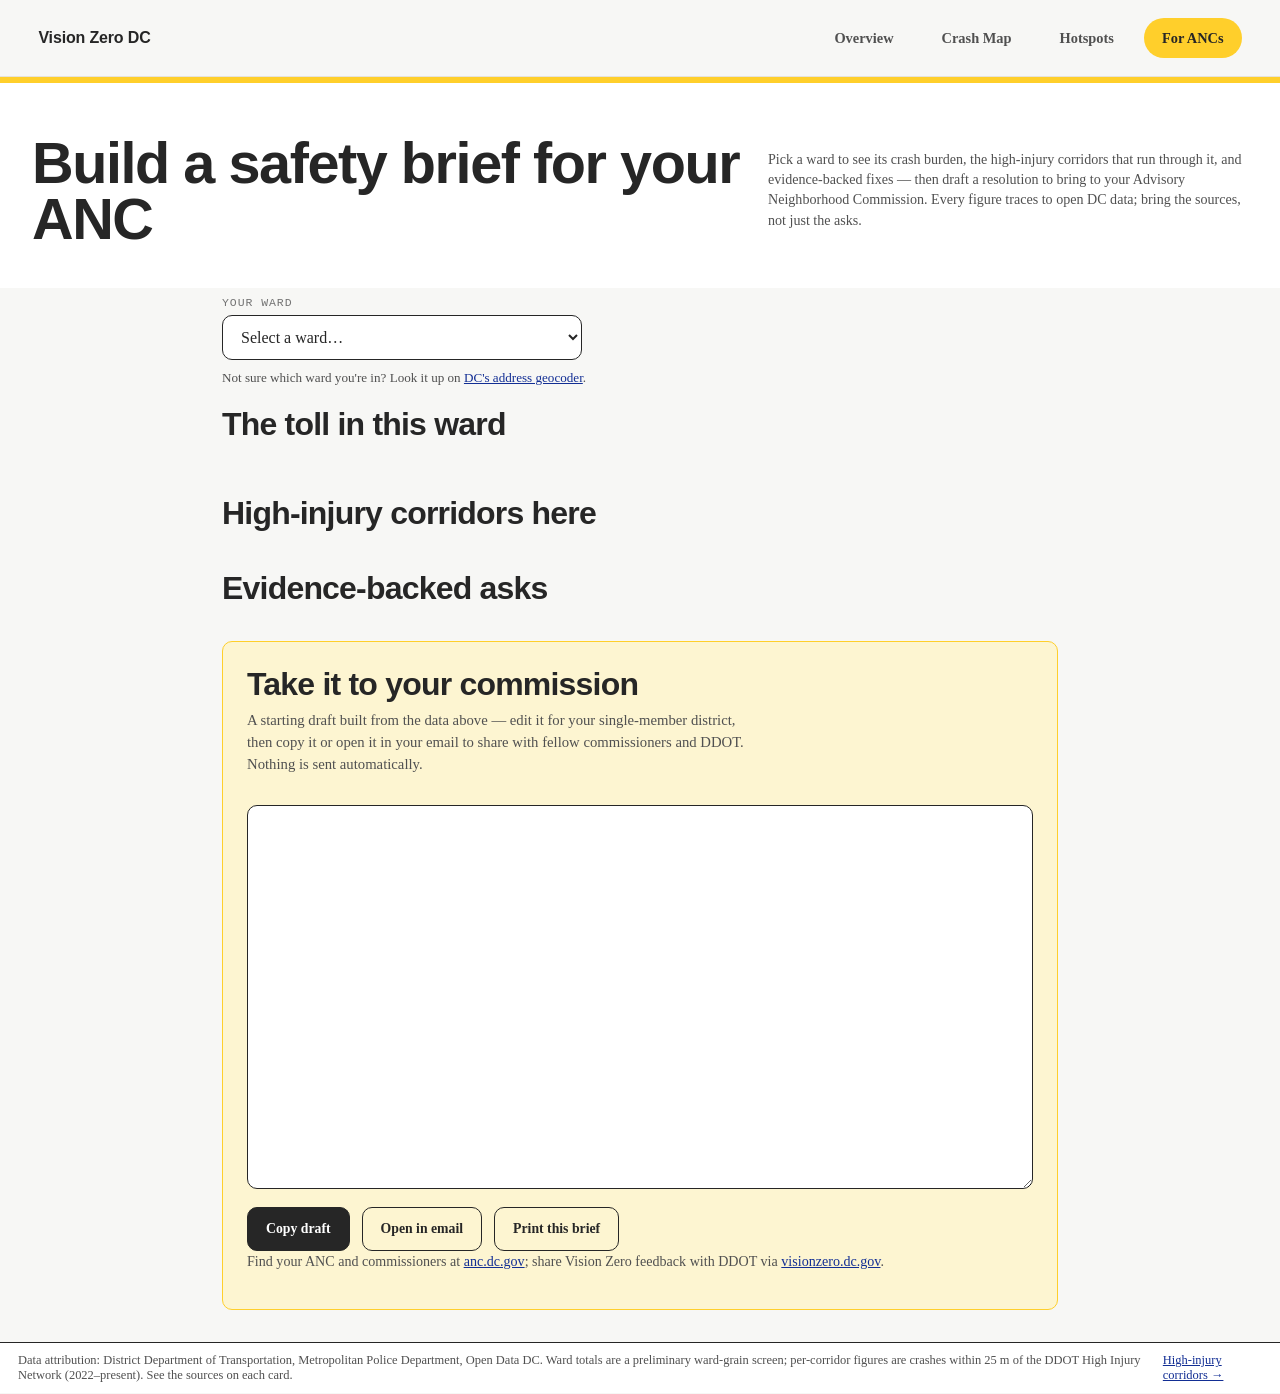
==== commit 15581744: "Real HIN corridor hotspots, scheduled data refresh, agent guidance Phase 3: three changes.  1. Crash" ====
--- a/anc.html
+++ b/anc.html
@@ -101,7 +101,7 @@
     </main>
 
     <footer class="site-footer">
-      <span>Data attribution: District Department of Transportation, Metropolitan Police Department, Open Data DC. Ward and per-corridor figures are a preliminary ward-grain screen; see the sources on each card.</span>
+      <span>Data attribution: District Department of Transportation, Metropolitan Police Department, Open Data DC. Ward totals are a preliminary ward-grain screen; per-corridor figures are crashes within 25&nbsp;m of the DDOT High Injury Network (2022–present). See the sources on each card.</span>
       <span><a href="hotspots.html">High-injury corridors →</a></span>
     </footer>
 
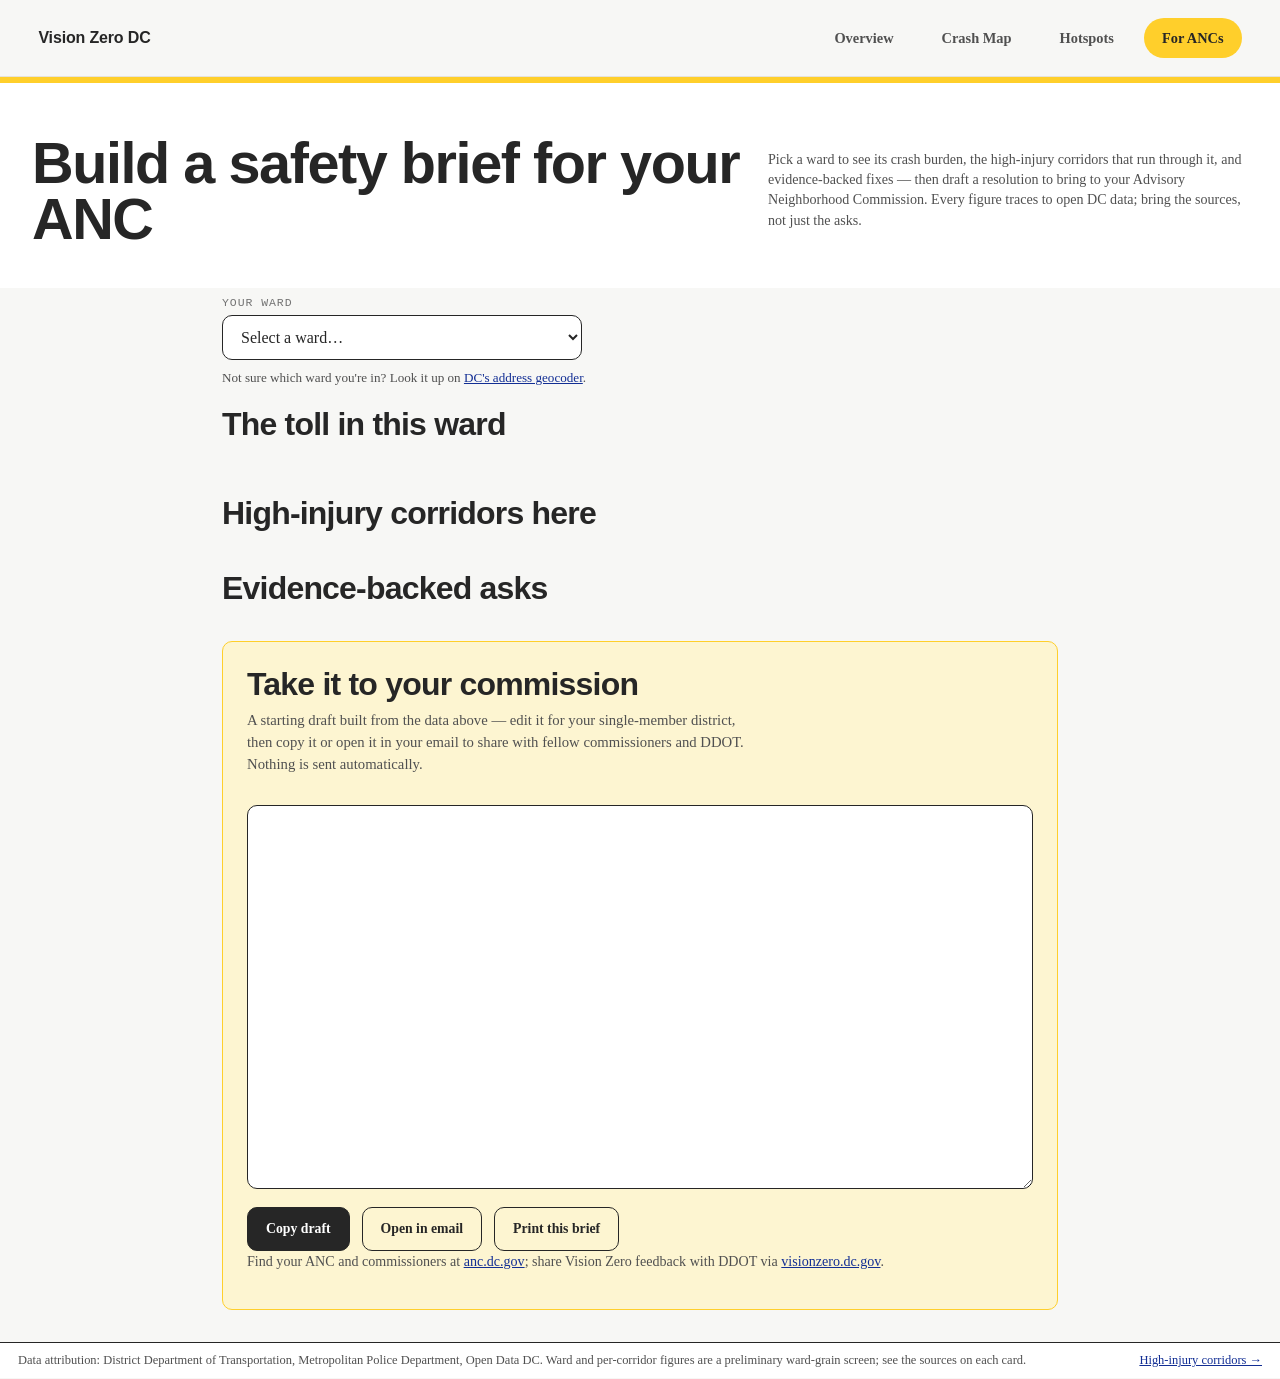
==== commit 8bda5106: "Revert "Merge pull request #9 from pranava0x0/claude/nervous-blackwell-260deb" This reverts commit 7" ====
--- a/anc.html
+++ b/anc.html
@@ -101,7 +101,7 @@
     </main>
 
     <footer class="site-footer">
-      <span>Data attribution: District Department of Transportation, Metropolitan Police Department, Open Data DC. Ward totals are a preliminary ward-grain screen; per-corridor figures are crashes within 25&nbsp;m of the DDOT High Injury Network (2022–present). See the sources on each card.</span>
+      <span>Data attribution: District Department of Transportation, Metropolitan Police Department, Open Data DC. Ward and per-corridor figures are a preliminary ward-grain screen; see the sources on each card.</span>
       <span><a href="hotspots.html">High-injury corridors →</a></span>
     </footer>
 
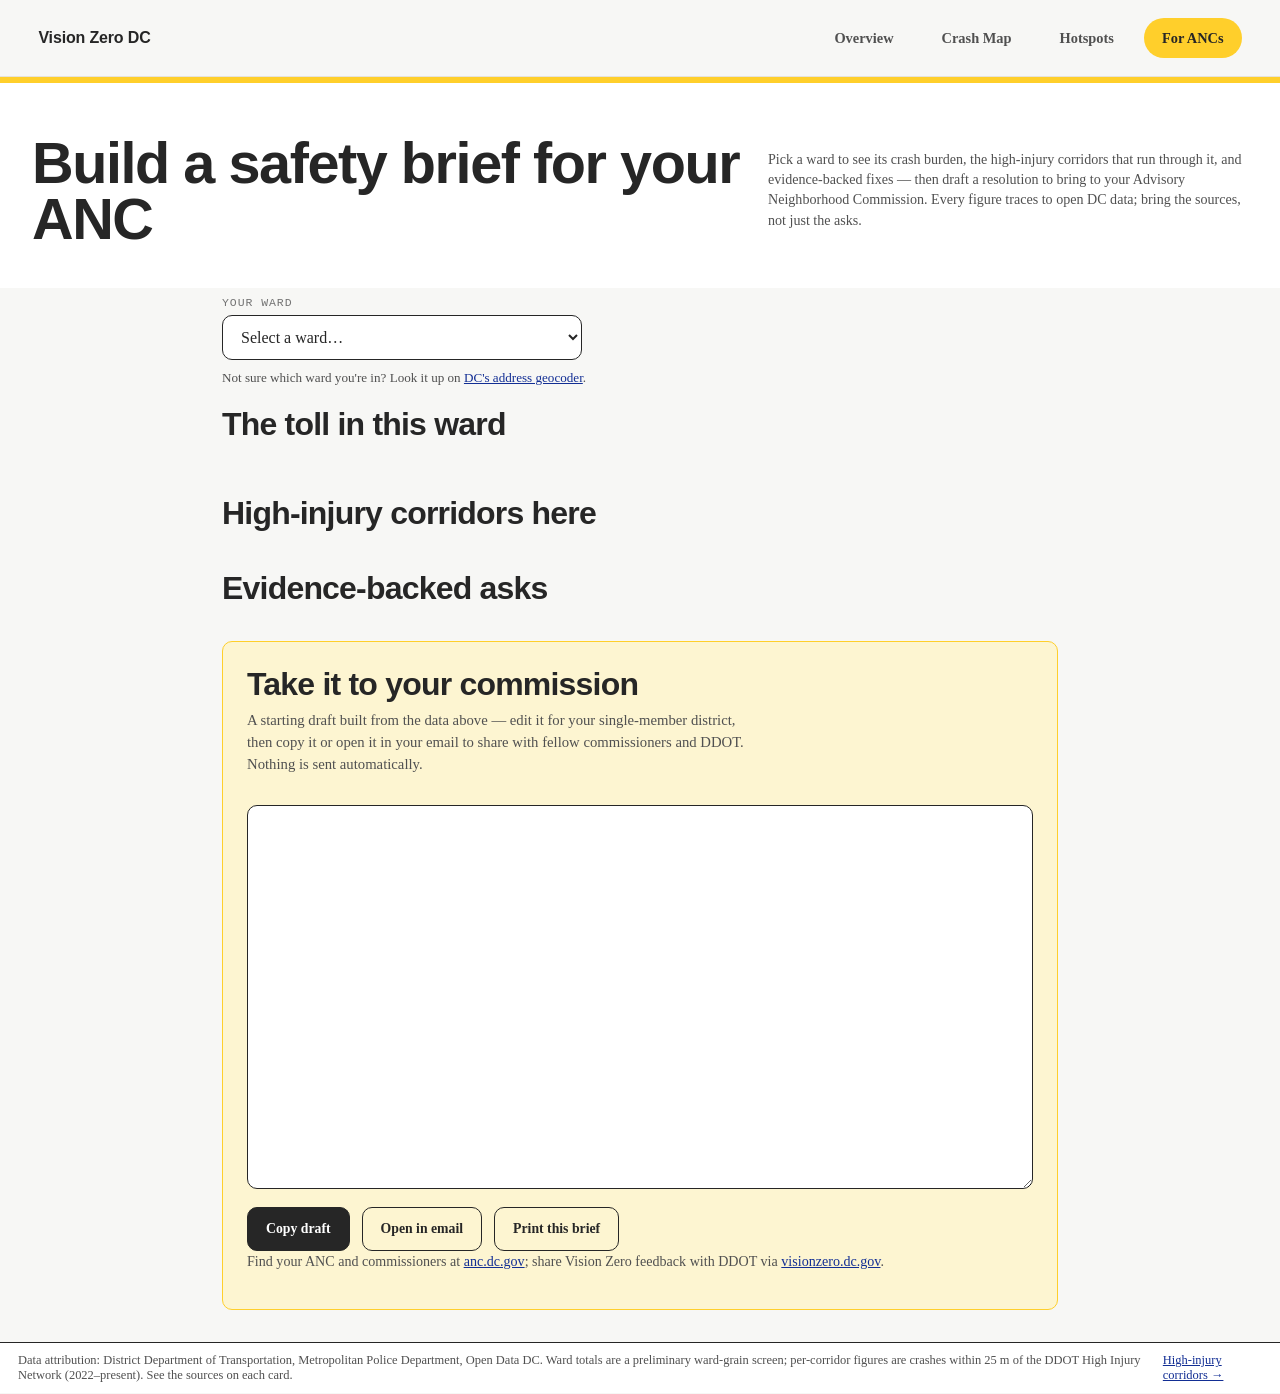
==== commit 254862e1: "Reapply "Merge pull request #9 from pranava0x0/claude/nervous-blackwell-260deb" This reverts commit " ====
--- a/anc.html
+++ b/anc.html
@@ -101,7 +101,7 @@
     </main>
 
     <footer class="site-footer">
-      <span>Data attribution: District Department of Transportation, Metropolitan Police Department, Open Data DC. Ward and per-corridor figures are a preliminary ward-grain screen; see the sources on each card.</span>
+      <span>Data attribution: District Department of Transportation, Metropolitan Police Department, Open Data DC. Ward totals are a preliminary ward-grain screen; per-corridor figures are crashes within 25&nbsp;m of the DDOT High Injury Network (2022–present). See the sources on each card.</span>
       <span><a href="hotspots.html">High-injury corridors →</a></span>
     </footer>
 
--- a/style.css
+++ b/style.css
@@ -1490,6 +1490,22 @@
 .site-nav .nav-links a[aria-current="page"] {
   color: var(--on-brand);
   background: var(--brand);
+}
+
+/* On narrow phones the brand + 4 links can't fit on one line (they overflowed to
+   ~456px at 375px, forcing whole-page horizontal scroll). Let the link row wrap
+   onto its own full-width line under the brand. Shared nav, so this fixes every
+   page (hotspots, ANC, overview, map) at once. */
+@media (max-width: 480px) {
+  .site-nav {
+    flex-wrap: wrap;
+    row-gap: 8px;
+  }
+  .site-nav .nav-links {
+    flex-basis: 100%;
+    flex-wrap: wrap;
+    justify-content: flex-start;
+  }
 }
 
 /* Tab navigation */
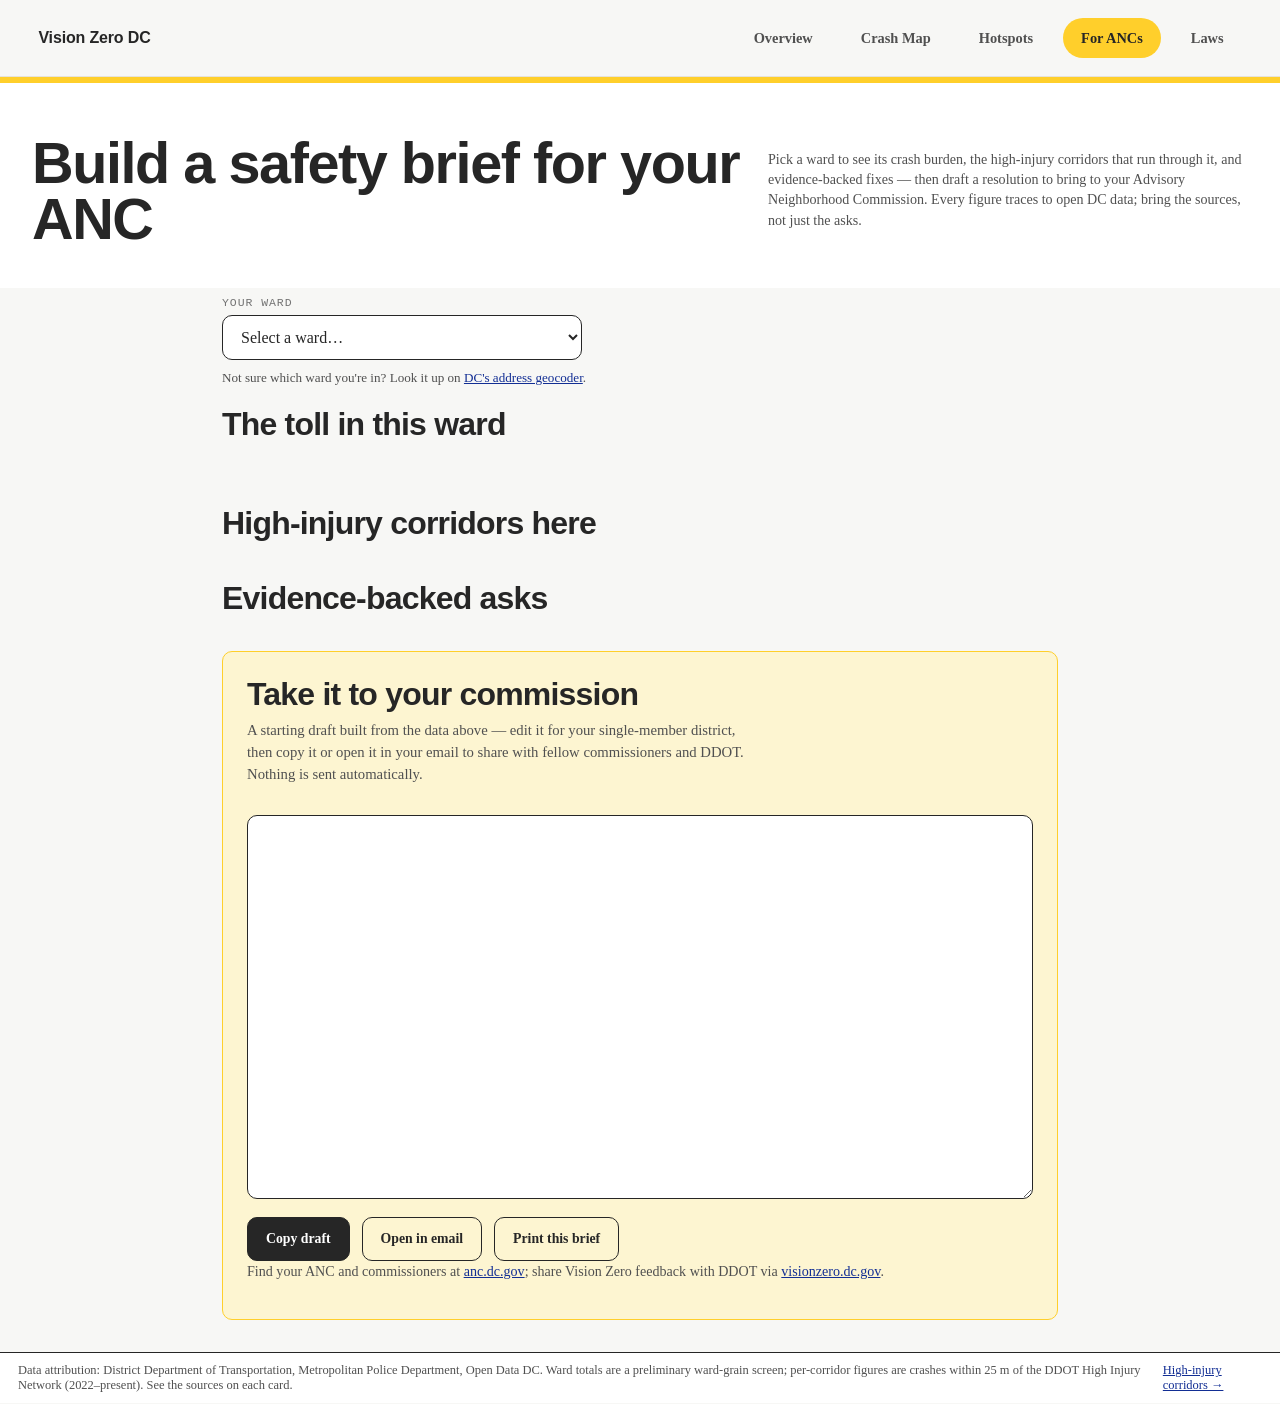
==== commit a61edf5f: "Add safe streets law tracker" ====
--- a/anc.html
+++ b/anc.html
@@ -18,6 +18,7 @@
         <a href="map.html">Crash Map</a>
         <a href="hotspots.html">Hotspots</a>
         <a href="anc.html" aria-current="page">For ANCs</a>
+        <a href="laws.html">Laws</a>
       </div>
     </nav>
 
--- a/style.css
+++ b/style.css
@@ -886,6 +886,251 @@
   background: var(--paper);
   color: var(--text-muted);
   font-size: 0.78rem;
+}
+
+/* Safe Streets Law Tracker */
+.laws-summary,
+.laws-tools,
+.law-grid,
+.law-method {
+  max-width: 1180px;
+  margin: 0 auto;
+}
+
+.laws-summary {
+  display: flex;
+  align-items: center;
+  gap: 24px;
+  padding: 24px 32px 10px;
+}
+
+.law-kpi {
+  min-width: 180px;
+  padding: 18px 20px;
+  border: 1px solid var(--border);
+  border-radius: var(--radius);
+  background: var(--brand-soft);
+}
+
+.law-kpi strong {
+  display: block;
+  font-family: var(--font-display);
+  font-size: 1.8rem;
+  line-height: 1;
+  font-weight: 800;
+}
+
+.law-kpi span {
+  display: block;
+  margin-top: 6px;
+  color: var(--text-muted);
+  font-family: var(--font-mono);
+  font-size: 0.68rem;
+  font-weight: 700;
+  letter-spacing: 0.06em;
+  text-transform: uppercase;
+}
+
+.laws-tools {
+  padding: 10px 32px 18px;
+}
+
+.law-filters {
+  display: flex;
+  flex-wrap: wrap;
+  gap: 8px;
+}
+
+.law-filter {
+  min-height: 40px;
+  padding: 8px 14px;
+  border: 1px solid var(--border);
+  border-radius: var(--radius-pill);
+  background: var(--paper);
+  color: var(--text);
+  cursor: pointer;
+  font-family: var(--font-mono);
+  font-size: 0.68rem;
+  font-weight: 700;
+  letter-spacing: 0.04em;
+  text-transform: uppercase;
+}
+
+.law-filter.active,
+.law-filter:hover {
+  border-color: var(--brand-strong);
+  background: var(--brand);
+  color: var(--on-brand);
+}
+
+.law-grid {
+  display: grid;
+  gap: 18px;
+  padding: 0 32px 28px;
+}
+
+.law-card {
+  padding: 24px;
+  border: 1px solid var(--border);
+  border-radius: var(--radius);
+  background: var(--paper);
+}
+
+.law-card-head {
+  display: flex;
+  align-items: flex-start;
+  justify-content: space-between;
+  gap: 16px;
+}
+
+.law-citation,
+.law-date,
+.law-delivery-label {
+  margin: 0;
+  color: var(--text-muted);
+  font-family: var(--font-mono);
+  font-size: 0.68rem;
+  font-weight: 700;
+  letter-spacing: 0.06em;
+  text-transform: uppercase;
+}
+
+.law-card h2 {
+  margin: 4px 0 0;
+  font-family: var(--font-display);
+  font-size: 1.45rem;
+  line-height: 1.12;
+  font-weight: 800;
+}
+
+.law-card h3 {
+  margin: 18px 0 8px;
+  font-family: var(--font-display);
+  font-size: 1rem;
+  line-height: 1.2;
+}
+
+.law-status {
+  flex: 0 0 auto;
+  max-width: 240px;
+  padding: 6px 10px;
+  border: 1px solid var(--border);
+  border-radius: var(--radius-pill);
+  background: var(--surface-2);
+  color: var(--text-muted);
+  font-family: var(--font-mono);
+  font-size: 0.64rem;
+  font-weight: 700;
+  letter-spacing: 0.04em;
+  text-transform: uppercase;
+}
+
+.law-summary {
+  max-width: 78ch;
+  margin: 14px 0 0;
+  line-height: 1.5;
+}
+
+.law-card ul {
+  margin: 0;
+  padding-left: 20px;
+}
+
+.law-card li + li {
+  margin-top: 6px;
+}
+
+.law-delivery {
+  margin-top: 18px;
+  padding: 16px;
+  border-left: 5px solid var(--brand);
+  background: var(--brand-soft);
+}
+
+.law-delivery a {
+  display: inline-block;
+  margin-top: 5px;
+  font-family: var(--font-display);
+  font-weight: 800;
+}
+
+.law-delivery p:last-child {
+  margin: 6px 0 0;
+  color: var(--text-muted);
+  line-height: 1.45;
+}
+
+.law-card-foot {
+  display: flex;
+  justify-content: space-between;
+  gap: 16px;
+  align-items: flex-end;
+  margin-top: 18px;
+  padding-top: 14px;
+  border-top: 1px solid var(--border-soft);
+}
+
+.law-tags {
+  display: flex;
+  flex-wrap: wrap;
+  justify-content: flex-end;
+  gap: 6px;
+}
+
+.law-tag {
+  padding: 4px 8px;
+  border-radius: var(--radius-pill);
+  background: var(--surface-2);
+  color: var(--text-muted);
+  font-family: var(--font-mono);
+  font-size: 0.62rem;
+  font-weight: 700;
+  letter-spacing: 0.04em;
+  text-transform: uppercase;
+}
+
+.law-method {
+  margin-bottom: 32px;
+  padding: 24px 32px;
+  border-top: 1px solid var(--border);
+}
+
+.law-method h2 {
+  margin: 0 0 8px;
+  font-family: var(--font-display);
+  font-size: 1.4rem;
+}
+
+@media (max-width: 720px) {
+  .laws-summary {
+    display: grid;
+    padding: 18px 16px 8px;
+  }
+
+  .laws-tools,
+  .law-grid,
+  .law-method {
+    padding-left: 16px;
+    padding-right: 16px;
+  }
+
+  .law-card {
+    padding: 18px;
+  }
+
+  .law-card-head,
+  .law-card-foot {
+    display: grid;
+  }
+
+  .law-status {
+    max-width: none;
+    width: fit-content;
+  }
+
+  .law-tags {
+    justify-content: flex-start;
+  }
 }
 
 .leaflet-container {
@@ -2263,10 +2508,19 @@
   margin-bottom: 12px;
 }
 
+/* Equal-width columns so the three big numbers align on one baseline row and
+   the labels hang beneath them (instead of flex-packing into an uneven, awkward
+   2 + 1 wrap). align-items: start keeps the numbers level even when one label
+   wraps to two lines. */
 .anc-stats {
-  display: flex;
-  flex-wrap: wrap;
-  gap: 16px 36px;
+  display: grid;
+  grid-template-columns: repeat(3, minmax(0, 1fr));
+  gap: 6px 20px;
+  align-items: start;
+  margin-bottom: 24px;
+  /* keep the three figures visually grouped on wide panels instead of spreading
+     across the full width; still one label line per column at this size */
+  max-width: 620px;
 }
 .anc-figure {
   display: flex;
@@ -2274,9 +2528,9 @@
 }
 .anc-figure strong {
   font-family: var(--font-display);
-  font-size: 2.6rem;
+  font-size: clamp(1.9rem, 6vw, 2.6rem);
   font-weight: 800;
-  line-height: 0.95;
+  line-height: 1;
   letter-spacing: -0.02em;
   color: var(--text);
 }
@@ -2284,18 +2538,38 @@
   color: var(--severity-fatal);
 }
 .anc-figure span {
-  margin-top: 4px;
-  max-width: 16ch;
+  margin-top: 6px;
   color: var(--text-muted);
   font-size: 0.8rem;
   line-height: 1.3;
 }
 
-.anc-corridors,
-.anc-recs {
+.anc-recs,
+.anc-corridor-grid {
   display: grid;
   grid-template-columns: 1fr 1fr;
   gap: 18px;
+}
+.anc-corridor-more[hidden] {
+  display: none;
+}
+.anc-corridor-more {
+  margin-top: 18px;
+}
+.anc-show-all {
+  margin-top: 16px;
+  padding: 8px 16px;
+  font-family: var(--font-sans);
+  font-size: 0.82rem;
+  font-weight: 600;
+  color: var(--link);
+  background: var(--surface-2);
+  border: 1px solid var(--border);
+  border-radius: var(--radius-pill);
+  cursor: pointer;
+}
+.anc-show-all:hover {
+  border-color: var(--rule);
 }
 .anc-corridor,
 .anc-rec {
@@ -2441,12 +2715,9 @@
     padding-left: 20px;
     padding-right: 20px;
   }
-  .anc-corridors,
-  .anc-recs {
+  .anc-recs,
+  .anc-corridor-grid {
     grid-template-columns: 1fr;
-  }
-  .anc-figure strong {
-    font-size: 2rem;
   }
 }
 
